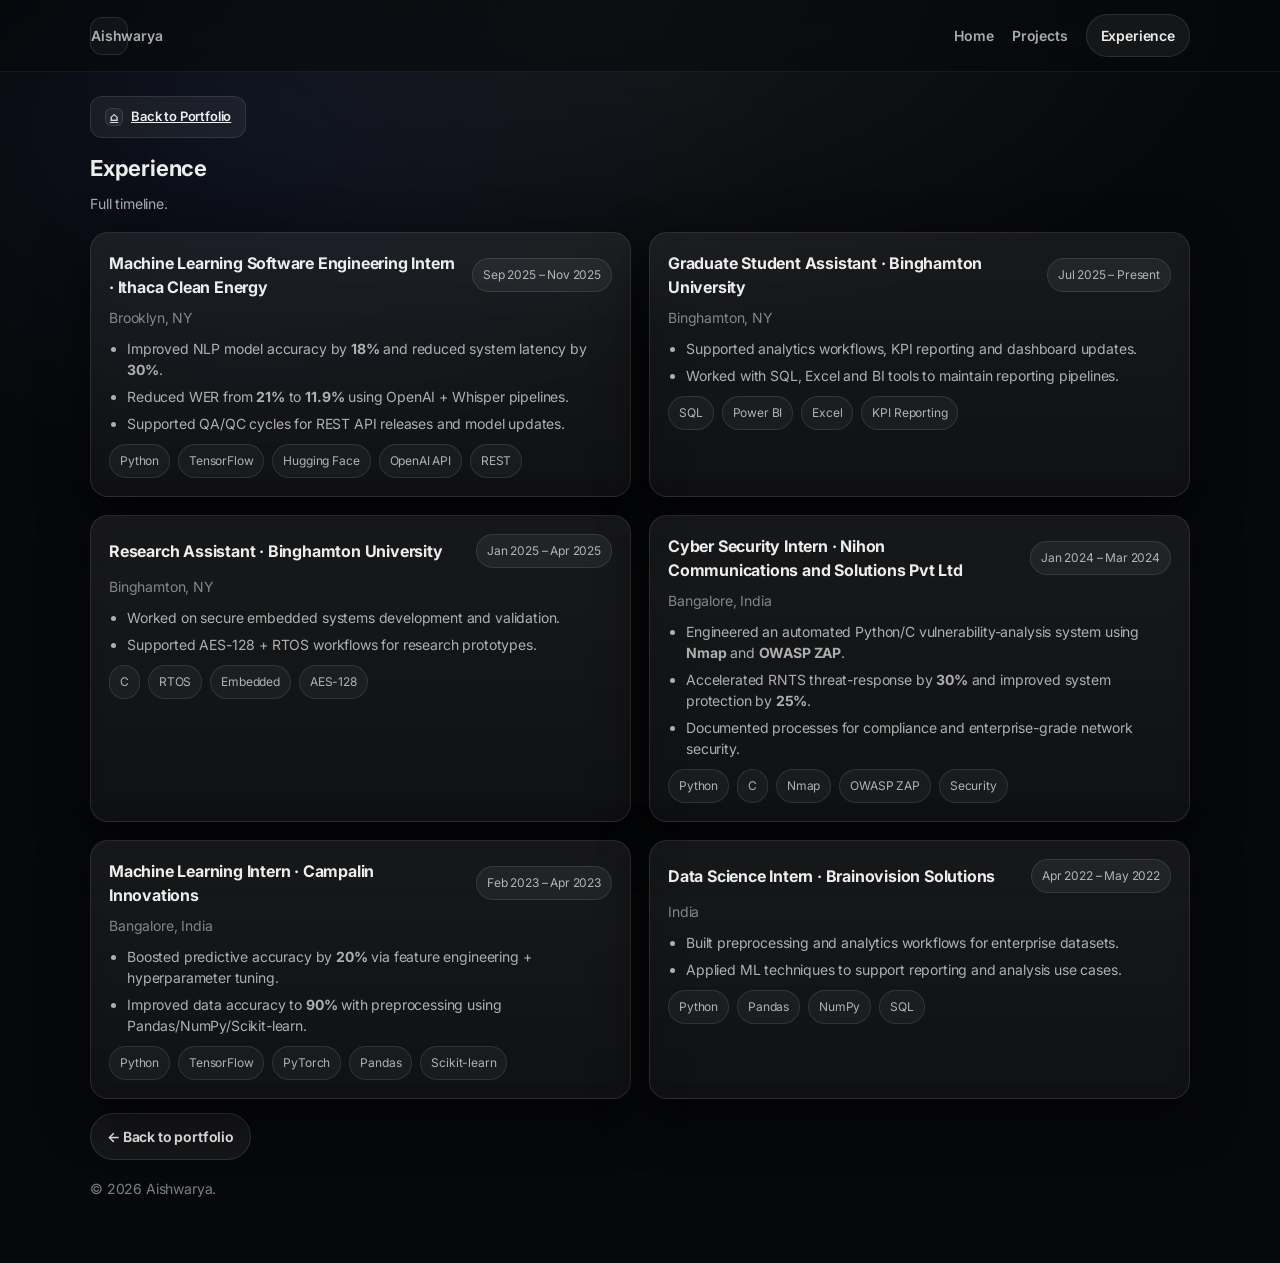
==== experience.html @ 191a3054 "Initial portfolio publish" ====
<!doctype html>
<html lang="en">
<head>
  <meta charset="utf-8" />
  <meta name="viewport" content="width=device-width,initial-scale=1" />
  <title>Aishwarya | Experience</title>
  <meta name="description" content="Aishwarya — Experience timeline" />
  <link rel="preconnect" href="https://fonts.googleapis.com">
  <link rel="preconnect" href="https://fonts.gstatic.com" crossorigin>
  <link href="https://fonts.googleapis.com/css2?family=Inter:wght@400;500;600;700&display=swap" rel="stylesheet">
  <link rel="stylesheet" href="style.css" />
</head>

<body>
  <header class="site-header">
    <nav class="nav container">
      <a class="logo" href="portfolio.html" aria-label="Home">Aishwarya</a>
      <div class="nav-links">
        <a href="portfolio.html">Home</a>
        <a href="projects.html">Projects</a>
        <a href="experience.html" class="pill">Experience</a>
      </div>
    </nav>
  </header>


  <main class="container section">
    <a class="back-inline" href="portfolio.html" aria-label="Back to portfolio">
      <span class="home-icon" aria-hidden="true">⌂</span>
      Back to Portfolio
    </a>

    <div class="section-head">
      <h3>Experience</h3>
      <p class="small">Full timeline.</p>
    </div>

    <div class="projects">
      <!-- Ithaca -->
      <article class="card">
        <div class="project-top">
          <h4>Machine Learning Software Engineering Intern · Ithaca Clean Energy</h4>
          <span class="badge">Sep 2025 – Nov 2025</span>
        </div>
        <p class="small muted">Brooklyn, NY</p>
        <ul class="bullets">
          <li>Improved NLP model accuracy by <b>18%</b> and reduced system latency by <b>30%</b>.</li>
          <li>Reduced WER from <b>21%</b> to <b>11.9%</b> using OpenAI + Whisper pipelines.</li>
          <li>Supported QA/QC cycles for REST API releases and model updates.</li>
        </ul>
        <p class="chips">
          <span>Python</span><span>TensorFlow</span><span>Hugging Face</span><span>OpenAI API</span><span>REST</span>
        </p>
      </article>

      <!-- Graduate Student Assistant -->
      <article class="card">
        <div class="project-top">
          <h4>Graduate Student Assistant · Binghamton University</h4>
          <span class="badge">Jul 2025 – Present</span>
        </div>
        <p class="small muted">Binghamton, NY</p>
        <ul class="bullets">
          <li>Supported analytics workflows, KPI reporting and dashboard updates.</li>
          <li>Worked with SQL, Excel and BI tools to maintain reporting pipelines.</li>
        </ul>
        <p class="chips">
          <span>SQL</span><span>Power BI</span><span>Excel</span><span>KPI Reporting</span>
        </p>
      </article>

      <!-- Research Assistant -->
      <article class="card">
        <div class="project-top">
          <h4>Research Assistant · Binghamton University</h4>
          <span class="badge">Jan 2025 – Apr 2025</span>
        </div>
        <p class="small muted">Binghamton, NY</p>
        <ul class="bullets">
          <li>Worked on secure embedded systems development and validation.</li>
          <li>Supported AES-128 + RTOS workflows for research prototypes.</li>
        </ul>
        <p class="chips">
          <span>C</span><span>RTOS</span><span>Embedded</span><span>AES-128</span>
        </p>
      </article>

      <!-- Nihon -->
      <article class="card">
        <div class="project-top">
          <h4>Cyber Security Intern · Nihon Communications and Solutions Pvt Ltd</h4>
          <span class="badge">Jan 2024 – Mar 2024</span>
        </div>
        <p class="small muted">Bangalore, India</p>
        <ul class="bullets">
          <li>Engineered an automated Python/C vulnerability-analysis system using <b>Nmap</b> and <b>OWASP ZAP</b>.</li>
          <li>Accelerated RNTS threat-response by <b>30%</b> and improved system protection by <b>25%</b>.</li>
          <li>Documented processes for compliance and enterprise-grade network security.</li>
        </ul>
        <p class="chips">
          <span>Python</span><span>C</span><span>Nmap</span><span>OWASP ZAP</span><span>Security</span>
        </p>
      </article>

      <!-- Campalin -->
      <article class="card">
        <div class="project-top">
          <h4>Machine Learning Intern · Campalin Innovations</h4>
          <span class="badge">Feb 2023 – Apr 2023</span>
        </div>
        <p class="small muted">Bangalore, India</p>
        <ul class="bullets">
          <li>Boosted predictive accuracy by <b>20%</b> via feature engineering + hyperparameter tuning.</li>
          <li>Improved data accuracy to <b>90%</b> with preprocessing using Pandas/NumPy/Scikit-learn.</li>
        </ul>
        <p class="chips">
          <span>Python</span><span>TensorFlow</span><span>PyTorch</span><span>Pandas</span><span>Scikit-learn</span>
        </p>
      </article>

      <!-- Brainovision -->
      <article class="card">
        <div class="project-top">
          <h4>Data Science Intern · Brainovision Solutions</h4>
          <span class="badge">Apr 2022 – May 2022</span>
        </div>
        <p class="small muted">India</p>
        <ul class="bullets">
          <li>Built preprocessing and analytics workflows for enterprise datasets.</li>
          <li>Applied ML techniques to support reporting and analysis use cases.</li>
        </ul>
        <p class="chips">
          <span>Python</span><span>Pandas</span><span>NumPy</span><span>SQL</span>
        </p>
      </article>
    </div>

    <div style="margin-top:14px;">
      <a class="btn" href="portfolio.html">← Back to portfolio</a>
    </div>

    <p class="small muted" style="margin-top:18px;">© <span id="year"></span> Aishwarya.</p>
  </main>

  <script src="script.js"></script>
</body>
</html>
---- style.css ----
:root{
  /* ===== Premium base (merged) ===== */
  --bg:#07080a;
  --text:rgba(255,255,255,0.92);
  --muted:rgba(255,255,255,.66);
  --muted2:rgba(255,255,255,.48);

  --border:rgba(255,255,255,.10);
  --card:rgba(255,255,255,.06);
  --subtle:rgba(255,255,255,.04);

  --accent:#4f8cff; /* keep your accent */
  --shadow: 0 18px 50px rgba(0,0,0,0.55);
  --radius:18px;
}

*{ box-sizing:border-box; }
html{ scroll-behavior:smooth; }

body{
  margin:0;
  font-family: Inter, system-ui, -apple-system, Segoe UI, Roboto, Arial, sans-serif;
  background:
    radial-gradient(1100px 600px at 50% 0%, rgba(255,255,255,0.06), transparent 55%),
    radial-gradient(900px 550px at 20% 10%, rgba(80,120,255,0.08), transparent 60%),
    var(--bg);
  color:var(--text);
  line-height:1.5;
  letter-spacing:-0.01em;
}

/* Slightly wider, more "premium" */
.container{
  width:min(1100px, calc(100% - 48px));
  margin:0 auto;
}

.site-header{
  position:sticky;
  top:0;
  z-index:20;
  background: rgba(7,8,10,0.55);
  backdrop-filter: blur(14px);
  border-bottom:1px solid rgba(255,255,255,0.06);
}

.nav{
  display:flex;
  align-items:center;
  justify-content:space-between;
  padding:14px 0;
}

.logo{
  width:38px;height:38px;
  border:1px solid rgba(255,255,255,0.10);
  border-radius:12px;
  display:grid;place-items:center;
  text-decoration:none;
  color:var(--text);
  font-weight:700;
  background: rgba(255,255,255,0.04);
  box-shadow: none;
}

.nav-links{
  display:flex;
  gap:18px;
  align-items:center;
}

.nav a{
  text-decoration:none;
  color:var(--muted);
  font-weight:600;
  font-size:14px;
}
.nav a:hover{ color:var(--text); }

.pill{
  padding:10px 14px;
  border-radius:999px;
  border:1px solid rgba(255,255,255,0.10);
  background: rgba(255,255,255,0.06);
  color:var(--text) !important;
  box-shadow:none;
}

/* ===== Hero ===== */
.hero{
  display:grid;
  grid-template-columns: 1.1fr .9fr;
  gap:24px;
  padding:54px 0 22px;
}

.eyebrow{
  margin:0 0 10px;
  color:var(--muted);
  font-weight:600;
  letter-spacing:.2px;
}

h1{
  margin:0;
  font-size:clamp(42px, 6vw, 64px);
  line-height:1.05;
  letter-spacing:-1px;
}

h2{
  margin:8px 0 14px;
  font-size:clamp(18px, 2.2vw, 24px);
  font-weight:600;
  color:var(--muted);
}

.lead{
  font-size:18px;
  color:var(--text);
  margin:0 0 18px;
  max-width:58ch;
}

.meta-row{
  display:flex;
  flex-wrap:wrap;
  gap:10px;
  align-items:center;
  margin-top:14px;
  color:var(--muted);
  font-size:13px;
}
.dot{ opacity:.5; }

.section{ padding:64px 0; }

.section-head{
  display:flex;
  flex-direction:column;
  gap:8px;
  margin-bottom:18px;
}

h3{
  margin:0;
  font-size:22px;
  letter-spacing:-.2px;
}

.small{ margin:0; color:var(--muted); font-size:14px; }
.muted{ color:var(--muted2); }

/* ===== Value grid ===== */
.grid-3{
  display:grid;
  grid-template-columns: repeat(3, 1fr);
  gap:18px;
  padding:14px 0 10px;
}

/* ===== Cards ===== */
.card{
  border-radius:var(--radius);
  padding:18px;
  border: 1px solid rgba(255,255,255,0.10);
  background: linear-gradient(180deg, rgba(255,255,255,0.07), rgba(255,255,255,0.04));
  box-shadow: var(--shadow);
  backdrop-filter: blur(10px);
}

.card.subtle{
  background: rgba(255,255,255,0.04);
  box-shadow:none;
}

.card-title{
  margin:0 0 8px;
  font-weight:700;
}

.list{ margin:0; padding-left:18px; color:var(--muted); }
.list li{ margin:6px 0; }

/* ===== Buttons ===== */
.btn{
  display:inline-flex;
  align-items:center;
  justify-content:center;
  gap:10px;
  padding:12px 16px;
  border-radius:999px;
  border:1px solid rgba(255,255,255,0.12);
  background:rgba(255,255,255,.06);
  text-decoration:none;
  color:var(--text);
  font-weight:650;
  font-size:14px;
  transition: transform .15s ease, background .15s ease, border-color .15s ease;
}

.btn:hover{
  transform: translateY(-1px);
  background: rgba(255,255,255,0.09);
  border-color: rgba(255,255,255,0.18);
}

.btn.primary{
  background: rgba(255,255,255,0.92);
  color:#0a0b0d;
  border-color: rgba(255,255,255,0.92);
}
.btn.primary:hover{ background:#fff; }

.btn.ghost{ background:transparent; }

.cta-row{
  display:flex;
  flex-wrap:wrap;
  gap:10px;
  align-items:center;
}

/* ===== Chips ===== */
.chips{
  display:flex;
  flex-wrap:wrap;
  gap:8px;
  margin:10px 0 0;
}
.chips span{
  font-size:12px;
  padding:7px 10px;
  border:1px solid rgba(255,255,255,0.10);
  border-radius:999px;
  background:rgba(255,255,255,.04);
  color:var(--muted);
}

/* ===== Toolbar ===== */
.toolbar{
  display:flex;
  gap:10px;
  flex-wrap:wrap;
  margin:12px 0 18px;
}

.filter-btn{
  border:1px solid rgba(255,255,255,0.10);
  background:rgba(255,255,255,.04);
  border-radius:999px;
  padding:10px 12px;
  font-weight:650;
  font-size:13px;
  color:var(--muted);
  cursor:pointer;
}

.filter-btn.active,
.filter-btn:hover{
  color:var(--text);
  background: rgba(255,255,255,0.07);
}

/* ===== Projects grid ===== */
.projects{
  display:grid;
  grid-template-columns: repeat(2, minmax(0,1fr));
  gap:18px;
}

.project-top{
  display:flex;
  align-items:center;
  justify-content:space-between;
  gap:14px;
  margin-bottom:8px;
}

h4{ margin:0; font-size:16px; letter-spacing:-.2px; }

.badge{
  font-size:12px;
  color:var(--muted);
  border:1px solid rgba(255,255,255,0.10);
  background: rgba(255,255,255,0.05);
  padding:7px 10px;
  border-radius:999px;
  white-space:nowrap;
}

/* Bullets + links */
.bullets{
  margin:10px 0 0;
  padding-left:18px;
  color:var(--muted);
  font-size:14px;
}
.bullets li{ margin:6px 0; }

.links{
  display:flex;
  gap:14px;
  margin-top:12px;
  font-weight:700;
  font-size:13px;
}
.links a{
  text-decoration:none;
  color:var(--accent);
}
.links a:hover{ text-decoration:underline; }

/* ===== Stack grid ===== */
.stack-grid{
  display:grid;
  grid-template-columns: repeat(3, minmax(0,1fr));
  gap:18px;
}

.about .lead{ margin-bottom:10px; }

.contact-row{
  display:flex;
  flex-wrap:wrap;
  gap:10px;
  align-items:center;
}

/* ===== Reveal animation classes (used by script.js) ===== */
.reveal{
  opacity:0;
  transform: translateY(10px);
  transition: opacity .55s ease, transform .55s ease;
}
.reveal.is-visible{
  opacity:1;
  transform: translateY(0);
}

/* ===== Responsive ===== */
@media (max-width: 900px){
  .hero{ grid-template-columns:1fr; }
  .grid-3{ grid-template-columns:1fr; }
  .projects{ grid-template-columns:1fr; }
  .stack-grid{ grid-template-columns:1fr; }
}

/* ==============================
   LANDING PAGE (Black Theme)
================================ */

body.landing{
  background:#000;
  color:#fff;
  height:100vh;
  overflow:hidden;
}

/* Navigation */
body.landing .nav{
  display:flex;
  justify-content:space-between;
  align-items:center;
  padding:24px 40px;
}

/* Logo */
body.landing .logo{
  width:auto;
  height:auto;
  border:none;
  border-radius:0;
  box-shadow:none;
  font-size:18px;
  font-weight:600;
  letter-spacing:.5px;
  color:#fff;
  display:block;
  background: transparent;
}

/* Nav Links */
body.landing .nav-links{
  display:flex;
  gap:32px;
  font-size:14px;
  font-weight:500;
}

body.landing .nav a{
  color:rgba(255,255,255,.75);
  text-decoration:none;
  transition: color 200ms ease;
}

body.landing .nav a:hover{
  color:#fff;
}

/* Hero Section */
body.landing .hero{
  min-height:calc(100vh - 80px);
  display:flex;
  flex-direction:column;
  justify-content:center;
  align-items:center;
  padding:0 20px;
  text-align:center;
}

/* Main Title */
body.landing .hero h1{
  font-size: clamp(44px, 6vw, 76px);
  font-weight:300;
  letter-spacing:-.5px;
  margin:0 0 18px;
  color:#fff;
}

/* Subtitle */
body.landing .landing-sub{
  margin:0 0 30px;
  color:rgba(255,255,255,.6);
  font-size:14px;
  font-weight:500;
  letter-spacing:.4px;
}

/* Portfolio Button */
body.landing .hero-btn{
  display:inline-flex;
  align-items:center;
  justify-content:center;
  padding:14px 42px;
  border-radius:999px;
  background:#fff;
  color:#000;
  text-decoration:none;
  font-weight:600;
  font-size:14px;
  border:1px solid rgba(255,255,255,.15);
  box-shadow:0 15px 40px rgba(0,0,0,.45);
  transition: transform 200ms ease, box-shadow 200ms ease;
}

body.landing .hero-btn:hover{
  transform:translateY(-2px);
  box-shadow:0 20px 50px rgba(0,0,0,.55);
}

/* ==============================
   PAGE TRANSITION (Cinematic)
================================ */

#page{
  transition:
    transform 600ms cubic-bezier(.4,0,.2,1),
    opacity 600ms ease,
    filter 600ms ease;
  transform:scale(1);
  opacity:1;
  filter:blur(0);
}

#page.leaving{
  transform:scale(0.97);
  opacity:0;
  filter:blur(8px);
}

main.container.section{
  padding-top: 24px;
}

/* Back to portfolio button (inline, above heading) */
.back-inline{
  display:inline-flex;
  align-items:center;
  gap:8px;

  margin: 0 0 14px;
  padding:10px 14px;

  border-radius:12px;
  border:1px solid var(--border);
  background: rgba(255,255,255,.06);
  color: var(--text);
  font-weight:600;
  font-size:13px;

  backdrop-filter: blur(8px);
  transition: transform 180ms ease, box-shadow 180ms ease, border-color 180ms ease;
}

.back-inline,
.back-inline:visited{
  color: var(--text); /* prevents purple visited links */
}

.back-inline:hover{
  transform: translateY(-1px);
  border-color: rgba(255,255,255,.22);
  box-shadow: 0 12px 32px rgba(0,0,0,.45);
}

/* tiny home icon */
.home-icon{
  display:inline-grid;
  place-items:center;
  width:18px;
  height:18px;
  border-radius:6px;
  border:1px solid rgba(255,255,255,0.12);
  background: rgba(255,255,255,0.05);
  font-size:12px;
  line-height:1;
  opacity:0.9;
}
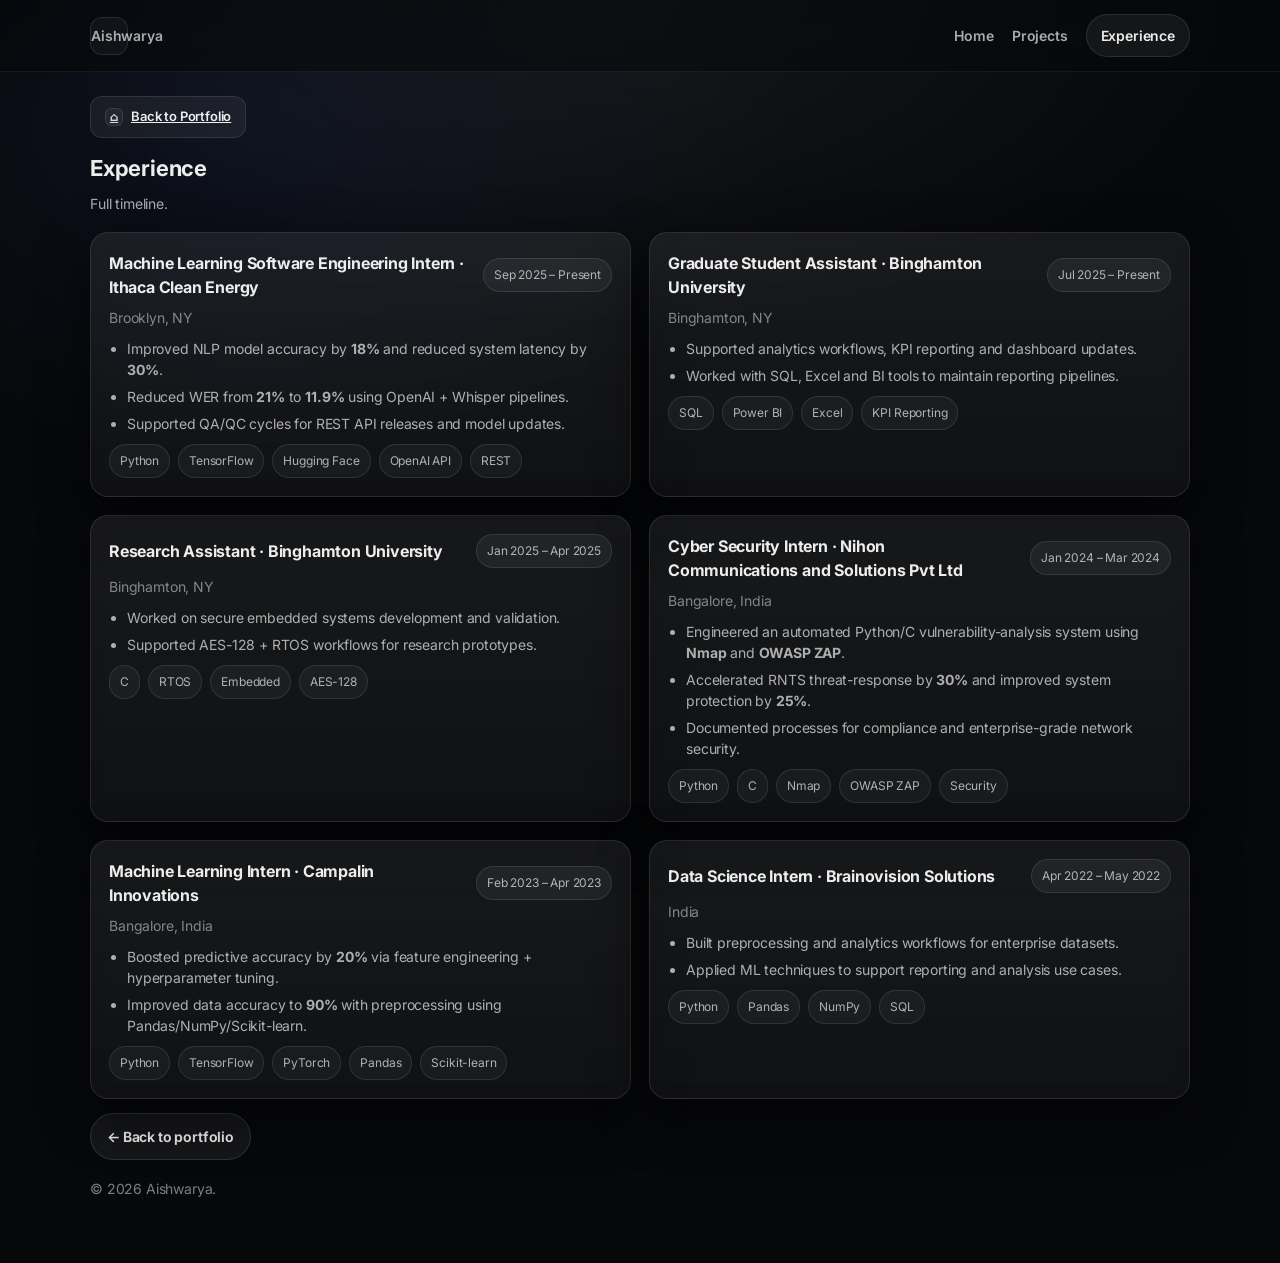
==== commit 82539cad: "Update portfolio" ====
--- a/experience.html
+++ b/experience.html
@@ -40,7 +40,7 @@
       <article class="card">
         <div class="project-top">
           <h4>Machine Learning Software Engineering Intern · Ithaca Clean Energy</h4>
-          <span class="badge">Sep 2025 – Nov 2025</span>
+          <span class="badge">Sep 2025 – Present</span>
         </div>
         <p class="small muted">Brooklyn, NY</p>
         <ul class="bullets">
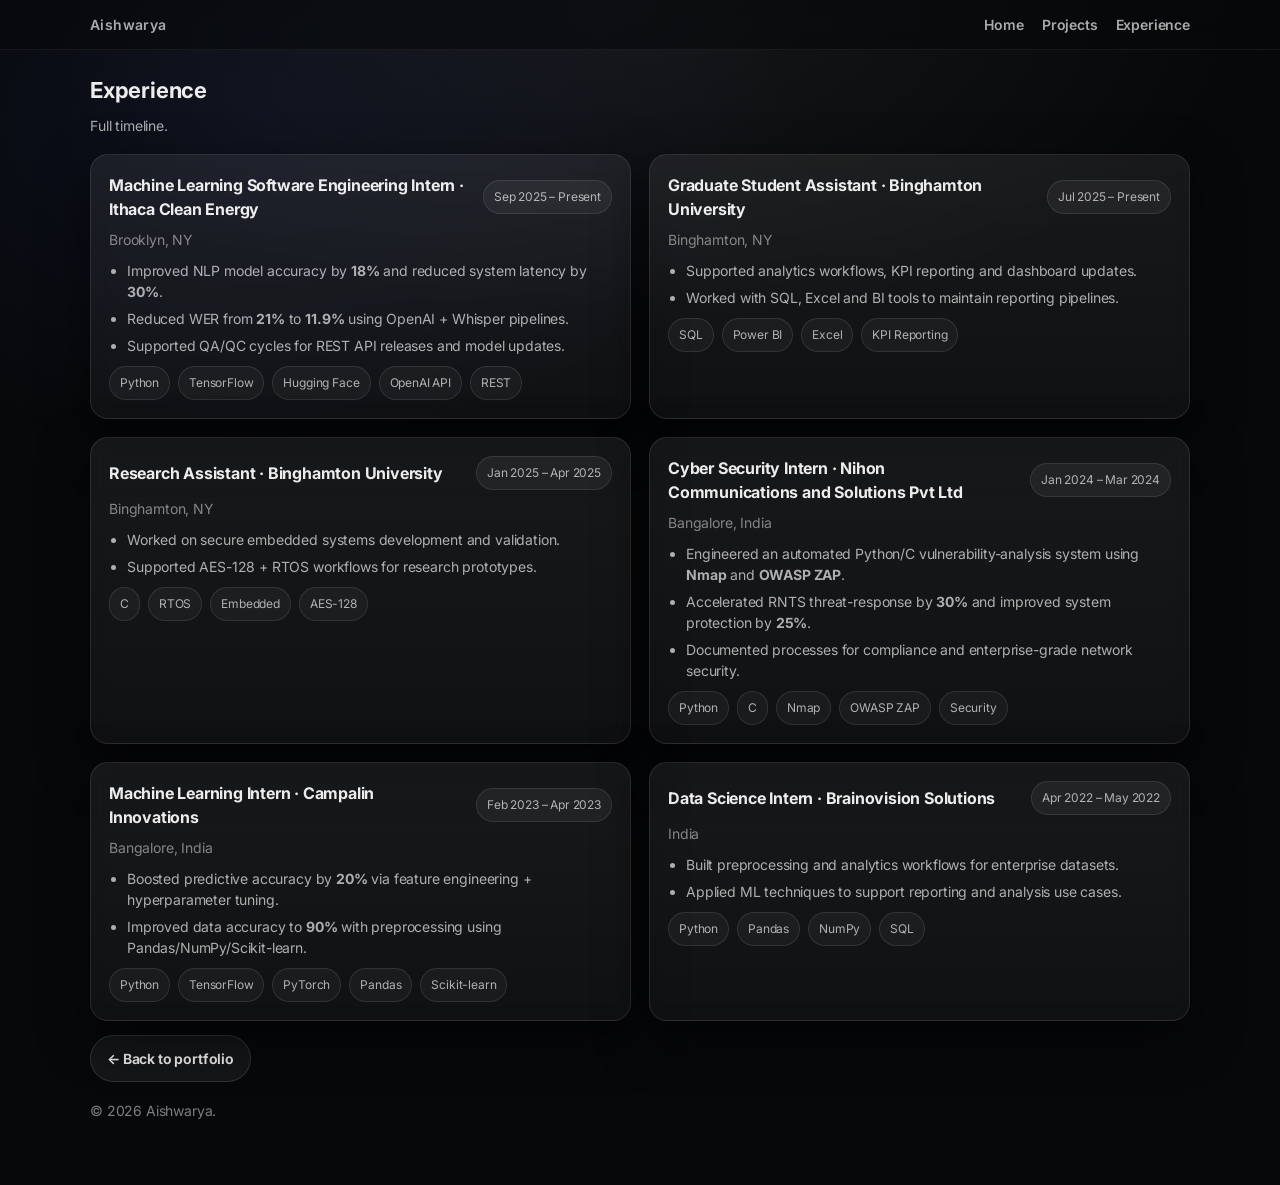
==== commit 7a934a22: "Update portfolio" ====
--- a/experience.html
+++ b/experience.html
@@ -25,11 +25,6 @@
 
 
   <main class="container section">
-    <a class="back-inline" href="portfolio.html" aria-label="Back to portfolio">
-      <span class="home-icon" aria-hidden="true">⌂</span>
-      Back to Portfolio
-    </a>
-
     <div class="section-head">
       <h3>Experience</h3>
       <p class="small">Full timeline.</p>
--- a/style.css
+++ b/style.css
@@ -52,15 +52,17 @@
 }
 
 .logo{
-  width:38px;height:38px;
-  border:1px solid rgba(255,255,255,0.10);
-  border-radius:12px;
-  display:grid;place-items:center;
+  font-size:18px;
+  font-weight:600;
+  letter-spacing:.4px;
+  color:var(--text);
   text-decoration:none;
-  color:var(--text);
-  font-weight:700;
-  background: rgba(255,255,255,0.04);
-  box-shadow: none;
+
+  border:none;
+  background:none;
+  width:auto;
+  height:auto;
+  display:inline-block;
 }
 
 .nav-links{
@@ -76,15 +78,6 @@
   font-size:14px;
 }
 .nav a:hover{ color:var(--text); }
-
-.pill{
-  padding:10px 14px;
-  border-radius:999px;
-  border:1px solid rgba(255,255,255,0.10);
-  background: rgba(255,255,255,0.06);
-  color:var(--text) !important;
-  box-shadow:none;
-}
 
 /* ===== Hero ===== */
 .hero{
